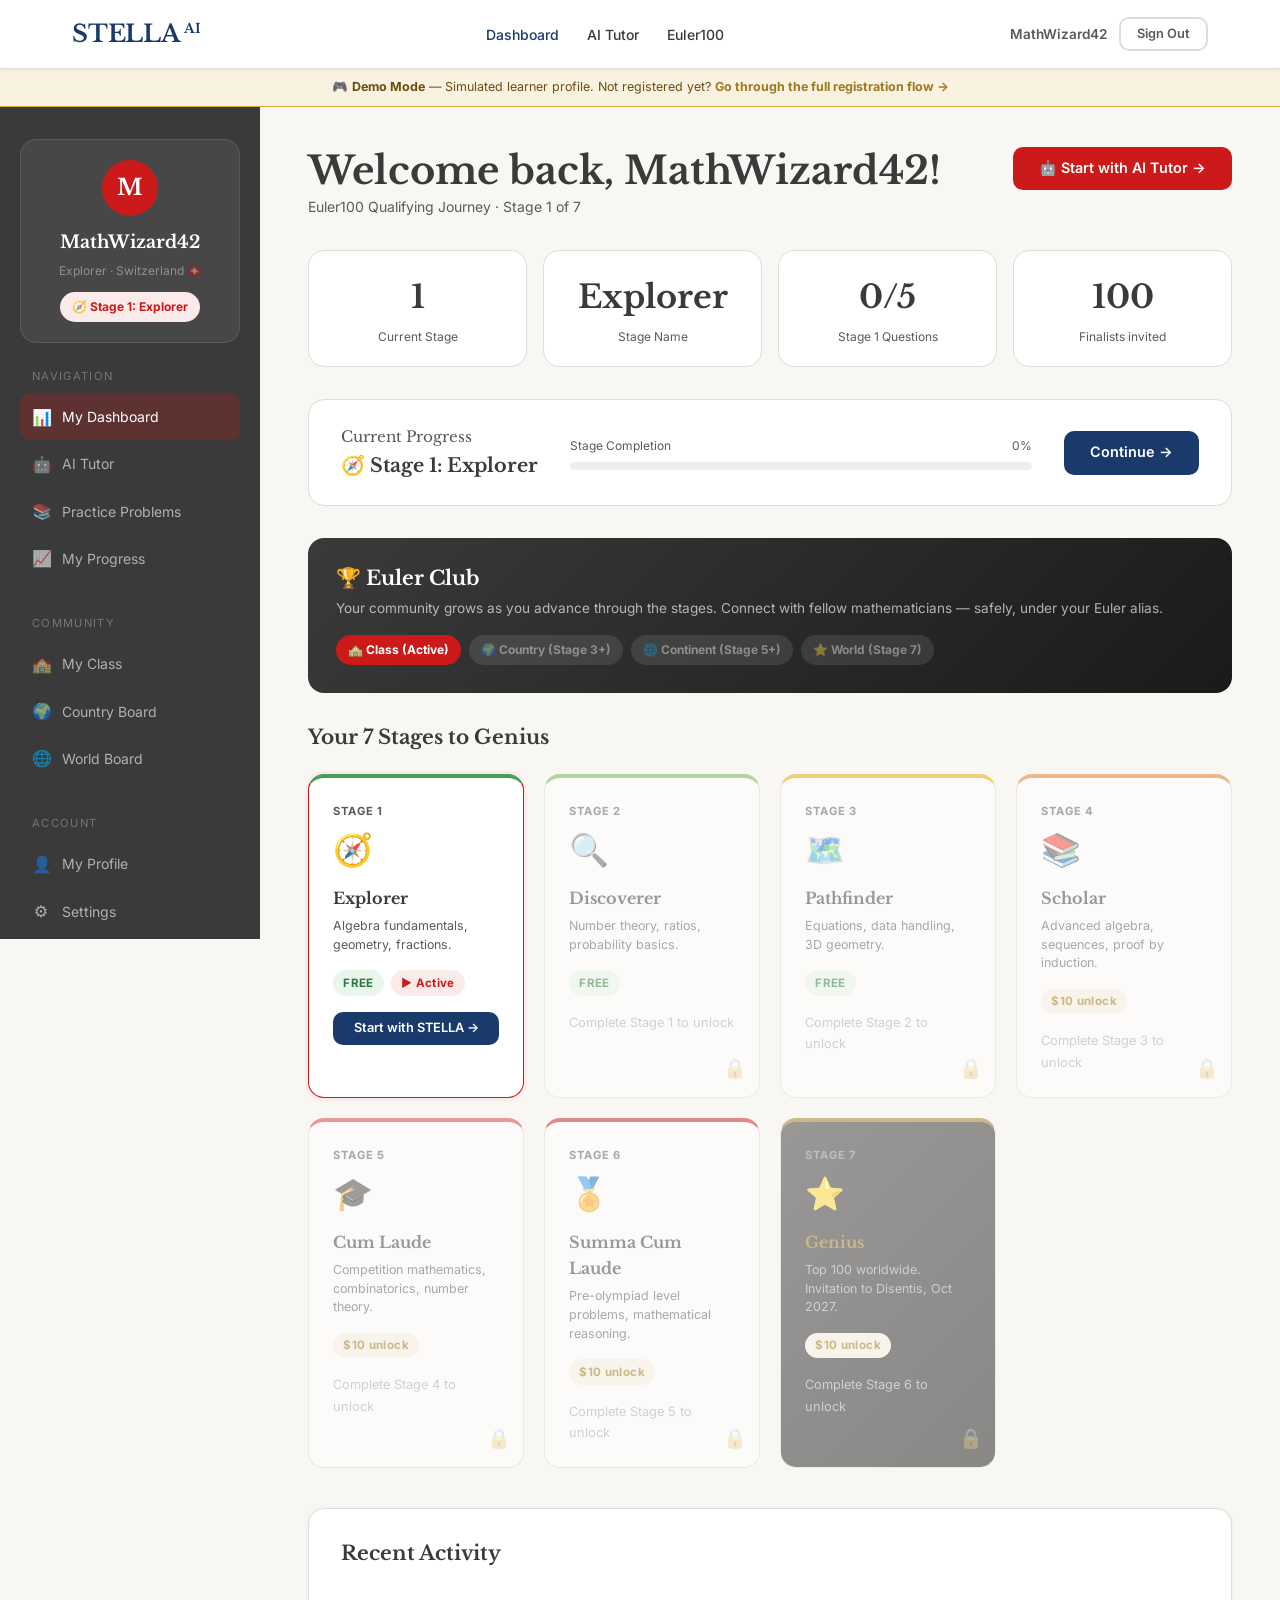
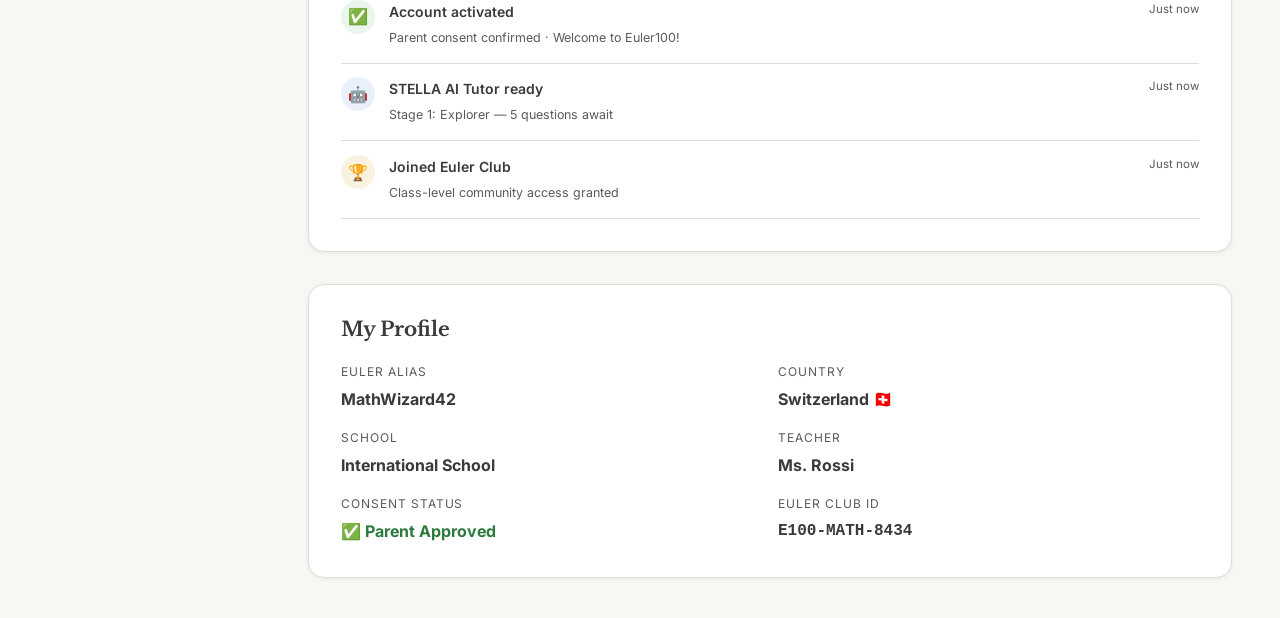
==== dashboard.html @ 8e7c0540 "Add files via upload" ====
<!DOCTYPE html>
<html lang="en">
<head>
  <meta charset="UTF-8">
  <meta name="viewport" content="width=device-width, initial-scale=1.0">
  <title>My Dashboard — STELLA AI · Euler100</title>
  <link rel="stylesheet" href="styles.css">
  <style>
    .dashboard-layout {
      display: grid;
      grid-template-columns: 260px 1fr;
      min-height: calc(100vh - 68px);
    }
    @media (max-width: 900px) { .dashboard-layout { grid-template-columns: 1fr; } }

    /* Sidebar */
    .dash-sidebar {
      background: var(--charcoal);
      padding: 2rem 1.25rem;
      color: rgba(255,255,255,0.75);
      position: sticky;
      top: 68px;
      height: calc(100vh - 68px);
      overflow-y: auto;
    }
    @media (max-width: 900px) { .dash-sidebar { display: none; } }

    .user-card {
      background: rgba(255,255,255,0.07);
      border: 1px solid rgba(255,255,255,0.1);
      border-radius: var(--r-lg);
      padding: 1.25rem;
      margin-bottom: 1.5rem;
      text-align: center;
    }
    .user-avatar {
      width: 56px; height: 56px; border-radius: 50%;
      background: var(--red);
      color: #fff;
      font-family: var(--serif);
      font-size: 1.4rem;
      font-weight: 700;
      display: flex; align-items: center; justify-content: center;
      margin: 0 auto 0.75rem;
    }
    .user-alias { font-family: var(--serif); font-size: 1.1rem; color: #fff; font-weight: 700; }
    .user-meta  { font-size: 0.75rem; color: rgba(255,255,255,0.4); margin-top: 0.25rem; }
    .user-stage { margin-top:0.75rem; display:inline-flex; align-items:center; gap:0.4rem; padding:0.3rem 0.75rem; background:var(--red-light); border-radius:20px; font-size:0.75rem; font-weight:700; color:var(--red); }

    .sidebar-nav { list-style:none; margin-bottom:2rem; }
    .sidebar-nav li a {
      display: flex; align-items: center; gap:0.75rem;
      padding: 0.65rem 0.75rem;
      border-radius: var(--r);
      font-size: 0.875rem;
      color: rgba(255,255,255,0.6);
      text-decoration: none;
      transition: all 0.15s;
    }
    .sidebar-nav li a:hover { background: rgba(255,255,255,0.07); color: #fff; }
    .sidebar-nav li a.active { background: rgba(204,26,26,0.25); color: #fff; }
    .sidebar-nav .nav-icon { width: 18px; text-align: center; font-size: 1rem; }

    .sidebar-section { font-size:0.7rem; text-transform:uppercase; letter-spacing:0.12em; color:rgba(255,255,255,0.3); margin:1.25rem 0 0.5rem 0.75rem; }

    /* Main */
    .dash-main { padding: 2.5rem 3rem; }
    @media (max-width: 768px) { .dash-main { padding: 1.5rem; } }

    .dash-header {
      display: flex;
      justify-content: space-between;
      align-items: flex-start;
      margin-bottom: 2rem;
      flex-wrap: wrap;
      gap: 1rem;
    }

    /* Progress overview bar */
    .progress-overview {
      background: var(--white);
      border: 1px solid var(--border);
      border-radius: var(--r-lg);
      padding: 1.5rem 2rem;
      margin-bottom: 2rem;
      display: flex;
      align-items: center;
      gap: 2rem;
      flex-wrap: wrap;
    }
    .po-stage {
      font-family: var(--serif);
      font-size: 0.95rem;
      color: var(--charcoal-2);
    }
    .po-stage strong { display: block; font-size: 1.2rem; color: var(--charcoal); }
    .po-bar { flex: 1; min-width: 200px; }
    .po-bar .label { font-size: 0.75rem; color: var(--charcoal-2); margin-bottom:0.4rem; display:flex; justify-content:space-between; }
    .bar-track { height: 8px; background: var(--bg-2); border-radius: 4px; overflow: hidden; }
    .bar-fill  { height: 100%; background: var(--red); border-radius: 4px; transition: width 0.5s ease; }

    /* Stage grid */
    .stages-grid {
      display: grid;
      grid-template-columns: repeat(auto-fill, minmax(200px, 1fr));
      gap: 1.25rem;
      margin-bottom: 2.5rem;
    }

    .s-card {
      background: var(--white);
      border: 1px solid var(--border);
      border-radius: var(--r-lg);
      padding: 1.5rem;
      position: relative;
      overflow: hidden;
      transition: all 0.2s;
    }
    .s-card.current { border-color: var(--red); box-shadow: 0 0 0 3px var(--red-light); }
    .s-card.locked  { opacity: 0.5; }
    .s-card.done    { border-color: var(--success); }
    .s-card:not(.locked):hover { box-shadow: var(--shadow); transform: translateY(-2px); }

    .s-card .s-num  { font-size:0.7rem; font-weight:700; text-transform:uppercase; letter-spacing:0.08em; color:var(--charcoal-2); margin-bottom:0.25rem; }
    .s-card .s-icon { font-size:2rem; display:block; margin-bottom:0.5rem; }
    .s-card .s-name { font-family: var(--serif); font-size:1rem; font-weight:700; margin-bottom:0.35rem; }
    .s-card .s-desc { font-size:0.78rem; color:var(--charcoal-2); line-height:1.5; margin-bottom:1rem; }
    .s-card .s-badges { display:flex; gap:0.4rem; flex-wrap:wrap; margin-bottom:1rem; }
    .s-card .lock-overlay {
      position: absolute;
      bottom: 0.75rem;
      right: 0.75rem;
      font-size: 1.2rem;
      opacity: 0.4;
    }

    /* Activity feed */
    .activity-item {
      display: flex;
      gap: 0.85rem;
      align-items: flex-start;
      padding: 0.85rem 0;
      border-bottom: 1px solid var(--border);
    }
    .activity-item:last-child { border-bottom: none; }
    .a-icon {
      width: 34px; height: 34px; border-radius: 50%;
      display: flex; align-items: center; justify-content: center;
      font-size: 1rem; flex-shrink: 0;
      background: var(--bg-2);
    }
    .a-text { flex: 1; }
    .a-text strong { display: block; font-size: 0.875rem; font-weight: 600; }
    .a-text span   { font-size: 0.78rem; color: var(--charcoal-2); }
    .a-time { font-size: 0.72rem; color: var(--charcoal-2); white-space: nowrap; }

    /* Club section */
    .club-card {
      background: linear-gradient(135deg, var(--charcoal), #1a1a1a);
      border-radius: var(--r-lg);
      padding: 1.75rem;
      color: var(--white);
      margin-bottom: 2rem;
    }
    .club-card h3 { color: #fff; margin-bottom:0.35rem; }
    .club-card p  { color:rgba(255,255,255,0.65); font-size:0.85rem; margin-bottom:1rem; }
    .club-tiers { display:flex; gap:0.5rem; flex-wrap:wrap; }
    .club-tier {
      padding: 0.3rem 0.75rem;
      border-radius: 20px;
      font-size: 0.75rem;
      font-weight: 700;
    }
    .ct-active  { background: var(--red); color: #fff; }
    .ct-locked  { background: rgba(255,255,255,0.1); color: rgba(255,255,255,0.4); }

    /* Quick stats */
    .stats-row { display:grid; grid-template-columns:repeat(4,1fr); gap:1rem; margin-bottom:2rem; }
    @media (max-width: 700px) { .stats-row { grid-template-columns:1fr 1fr; } }
    .stat-card {
      background: var(--white);
      border: 1px solid var(--border);
      border-radius: var(--r-lg);
      padding: 1.25rem;
      text-align: center;
    }
    .stat-card .sv { font-family:var(--serif); font-size:2rem; font-weight:700; color:var(--charcoal); }
    .stat-card .sl { font-size:0.75rem; color:var(--charcoal-2); margin-top:0.2rem; }

    /* Demo mode indicator */
    .demo-bar {
      background: var(--gold-light);
      border-bottom: 1px solid #D4A83A;
      padding: 0.5rem 2rem;
      font-size: 0.78rem;
      text-align: center;
      color: #6B4F10;
    }
    .demo-bar a { color: var(--gold); font-weight: 700; }
  </style>
</head>
<body>

<!-- Nav -->
<nav class="nav">
  <div class="nav-inner">
    <a href="stella.html" class="nav-logo stella-logo">STELLA <span style="font-size:0.55em;vertical-align:super;">AI</span></a>
    <ul class="nav-links">
      <li><a href="dashboard.html" class="active" style="color:var(--stella);">Dashboard</a></li>
      <li><a href="tutor.html">AI Tutor</a></li>
      <li><a href="index.html">Euler100</a></li>
    </ul>
    <div class="nav-actions">
      <span id="nav-alias" style="font-size:0.85rem;font-weight:600;color:var(--charcoal-2);"></span>
      <a href="index.html" class="btn btn-ghost btn-sm">Sign Out</a>
    </div>
  </div>
</nav>

<!-- Demo bar -->
<div class="demo-bar">
  🎮 <strong>Demo Mode</strong> — Simulated learner profile. Not registered yet? <a href="register.html">Go through the full registration flow →</a>
</div>

<div class="dashboard-layout">

  <!-- Sidebar -->
  <div class="dash-sidebar">
    <div class="user-card">
      <div class="user-avatar" id="sidebar-avatar">M</div>
      <div class="user-alias" id="sidebar-alias">MathWizard42</div>
      <div class="user-meta" id="sidebar-meta">Explorer · Switzerland</div>
      <div class="user-stage">🧭 Stage 1: Explorer</div>
    </div>

    <div class="sidebar-section">Navigation</div>
    <ul class="sidebar-nav">
      <li><a href="dashboard.html" class="active"><span class="nav-icon">📊</span>My Dashboard</a></li>
      <li><a href="tutor.html"><span class="nav-icon">🤖</span>AI Tutor</a></li>
      <li><a href="#"><span class="nav-icon">📚</span>Practice Problems</a></li>
      <li><a href="#"><span class="nav-icon">📈</span>My Progress</a></li>
    </ul>
    <div class="sidebar-section">Community</div>
    <ul class="sidebar-nav">
      <li><a href="#"><span class="nav-icon">🏫</span>My Class</a></li>
      <li><a href="#"><span class="nav-icon">🌍</span>Country Board</a></li>
      <li><a href="#"><span class="nav-icon">🌐</span>World Board</a></li>
    </ul>
    <div class="sidebar-section">Account</div>
    <ul class="sidebar-nav">
      <li><a href="#"><span class="nav-icon">👤</span>My Profile</a></li>
      <li><a href="#"><span class="nav-icon">⚙️</span>Settings</a></li>
      <li><a href="index.html"><span class="nav-icon">🏔</span>Euler100 Site</a></li>
    </ul>
  </div>

  <!-- Main content -->
  <div class="dash-main">

    <!-- Header -->
    <div class="dash-header">
      <div>
        <h2 id="welcome-msg">Welcome back, MathWizard42!</h2>
        <p class="text-muted text-sm">Euler100 Qualifying Journey · Stage 1 of 7</p>
      </div>
      <a href="tutor.html" class="btn btn-primary">🤖 Start with AI Tutor →</a>
    </div>

    <!-- Quick stats -->
    <div class="stats-row">
      <div class="stat-card">
        <div class="sv">1</div>
        <div class="sl">Current Stage</div>
      </div>
      <div class="stat-card">
        <div class="sv" id="stat-stage">Explorer</div>
        <div class="sl">Stage Name</div>
      </div>
      <div class="stat-card">
        <div class="sv">0/5</div>
        <div class="sl" id="stat-q">Stage 1 Questions</div>
      </div>
      <div class="stat-card">
        <div class="sv">100</div>
        <div class="sl">Finalists invited</div>
      </div>
    </div>

    <!-- Progress overview -->
    <div class="progress-overview">
      <div class="po-stage">
        <span>Current Progress</span>
        <strong id="po-stagename">🧭 Stage 1: Explorer</strong>
      </div>
      <div class="po-bar">
        <div class="label">
          <span>Stage Completion</span>
          <span id="po-pct">0%</span>
        </div>
        <div class="bar-track">
          <div class="bar-fill" id="po-fill" style="width:0%"></div>
        </div>
      </div>
      <a href="tutor.html" class="btn btn-stella">Continue →</a>
    </div>

    <!-- Euler Club -->
    <div class="club-card">
      <h3>🏆 Euler Club</h3>
      <p>Your community grows as you advance through the stages. Connect with fellow mathematicians — safely, under your Euler alias.</p>
      <div class="club-tiers">
        <span class="club-tier ct-active">🏫 Class (Active)</span>
        <span class="club-tier ct-locked">🌍 Country (Stage 3+)</span>
        <span class="club-tier ct-locked">🌐 Continent (Stage 5+)</span>
        <span class="club-tier ct-locked">⭐ World (Stage 7)</span>
      </div>
    </div>

    <!-- Stage Cards -->
    <h3 class="mb-3" style="font-family:var(--serif);">Your 7 Stages to Genius</h3>
    <div class="stages-grid" id="stages-grid">
      <!-- Populated by JS -->
    </div>

    <!-- Activity Feed -->
    <div class="card" style="margin-bottom:2rem;">
      <h3 style="margin-bottom:1.25rem;font-family:var(--serif);">Recent Activity</h3>
      <div class="activity-item">
        <div class="a-icon" style="background:var(--success-bg);">✅</div>
        <div class="a-text">
          <strong>Account activated</strong>
          <span>Parent consent confirmed · Welcome to Euler100!</span>
        </div>
        <div class="a-time">Just now</div>
      </div>
      <div class="activity-item">
        <div class="a-icon" style="background:var(--stella-light);">🤖</div>
        <div class="a-text">
          <strong>STELLA AI Tutor ready</strong>
          <span>Stage 1: Explorer — 5 questions await</span>
        </div>
        <div class="a-time">Just now</div>
      </div>
      <div class="activity-item">
        <div class="a-icon" style="background:var(--gold-light);">🏆</div>
        <div class="a-text">
          <strong>Joined Euler Club</strong>
          <span>Class-level community access granted</span>
        </div>
        <div class="a-time">Just now</div>
      </div>
      <div id="activity-stage2" style="display:none;">
        <div class="activity-item">
          <div class="a-icon" style="background:var(--success-bg);">🧭</div>
          <div class="a-text">
            <strong>Stage 1: Explorer — COMPLETED!</strong>
            <span>4/5 questions correct · You've advanced to Discoverer!</span>
          </div>
          <div class="a-time">Recently</div>
        </div>
      </div>
    </div>

    <!-- Your Profile -->
    <div class="card">
      <h3 style="margin-bottom:1.25rem;font-family:var(--serif);">My Profile</h3>
      <div style="display:grid;grid-template-columns:1fr 1fr;gap:1rem;">
        <div>
          <div style="font-size:0.75rem;color:var(--charcoal-2);text-transform:uppercase;letter-spacing:0.08em;margin-bottom:0.25rem;">Euler Alias</div>
          <div style="font-weight:700;color:var(--charcoal);" id="profile-alias">—</div>
        </div>
        <div>
          <div style="font-size:0.75rem;color:var(--charcoal-2);text-transform:uppercase;letter-spacing:0.08em;margin-bottom:0.25rem;">Country</div>
          <div style="font-weight:700;color:var(--charcoal);" id="profile-country">—</div>
        </div>
        <div>
          <div style="font-size:0.75rem;color:var(--charcoal-2);text-transform:uppercase;letter-spacing:0.08em;margin-bottom:0.25rem;">School</div>
          <div style="font-weight:700;color:var(--charcoal);" id="profile-school">—</div>
        </div>
        <div>
          <div style="font-size:0.75rem;color:var(--charcoal-2);text-transform:uppercase;letter-spacing:0.08em;margin-bottom:0.25rem;">Teacher</div>
          <div style="font-weight:700;color:var(--charcoal);" id="profile-teacher">—</div>
        </div>
        <div>
          <div style="font-size:0.75rem;color:var(--charcoal-2);text-transform:uppercase;letter-spacing:0.08em;margin-bottom:0.25rem;">Consent Status</div>
          <div style="color:var(--success);font-weight:700;">✅ Parent Approved</div>
        </div>
        <div>
          <div style="font-size:0.75rem;color:var(--charcoal-2);text-transform:uppercase;letter-spacing:0.08em;margin-bottom:0.25rem;">Euler Club ID</div>
          <div style="font-weight:700;font-family:monospace;color:var(--charcoal);" id="profile-clubid">—</div>
        </div>
      </div>
    </div>

  </div>
</div>

<script>
  const stageData = [
    { num:1, icon:'🧭', name:'Explorer',           desc:'Algebra fundamentals, geometry, fractions.',          free:true,  color:'#4A9D5A' },
    { num:2, icon:'🔍', name:'Discoverer',          desc:'Number theory, ratios, probability basics.',          free:true,  color:'#6DB340' },
    { num:3, icon:'🗺️', name:'Pathfinder',          desc:'Equations, data handling, 3D geometry.',             free:true,  color:'#E5A800' },
    { num:4, icon:'📚', name:'Scholar',              desc:'Advanced algebra, sequences, proof by induction.',    free:false, color:'#E07A20' },
    { num:5, icon:'🎓', name:'Cum Laude',            desc:'Competition mathematics, combinatorics, number theory.', free:false, color:'#D04040' },
    { num:6, icon:'🏅', name:'Summa Cum Laude',      desc:'Pre-olympiad level problems, mathematical reasoning.',free:false, color:'#CC1A1A' },
    { num:7, icon:'⭐', name:'Genius',               desc:'Top 100 worldwide. Invitation to Disentis, Oct 2027.',free:false, color:'#A07820', isGenius:true },
  ];

  function loadDashboard() {
    const alias   = localStorage.getItem('e100_alias')   || 'MathWizard42';
    const name    = localStorage.getItem('e100_name')    || 'Learner';
    const school  = localStorage.getItem('e100_school')  || 'International School';
    const country = localStorage.getItem('e100_country') || 'Switzerland 🇨🇭';
    const teacher = localStorage.getItem('e100_teacher') || 'Ms. Rossi';
    const stage   = parseInt(localStorage.getItem('e100_stage') || '1');
    const s1done  = localStorage.getItem('e100_stage1_done') === 'yes';
    const s1score = localStorage.getItem('e100_stage1_score') || '0';

    // Nav & header
    document.getElementById('nav-alias').textContent = alias;
    document.getElementById('welcome-msg').textContent = 'Welcome back, ' + alias + '!';
    document.getElementById('sidebar-alias').textContent = alias;
    document.getElementById('sidebar-avatar').textContent = alias[0].toUpperCase();
    document.getElementById('sidebar-meta').textContent = stageData[stage-1].name + ' · ' + country;

    // Profile
    document.getElementById('profile-alias').textContent   = alias;
    document.getElementById('profile-country').textContent = country;
    document.getElementById('profile-school').textContent  = school;
    document.getElementById('profile-teacher').textContent = teacher;
    document.getElementById('profile-clubid').textContent  = 'E100-' + alias.toUpperCase().substring(0,4) + '-' + Math.floor(Math.random()*9000+1000);

    // Stats
    const curStage = stageData[stage-1];
    document.getElementById('stat-stage').textContent = curStage.name;
    document.getElementById('po-stagename').textContent = curStage.icon + ' Stage ' + stage + ': ' + curStage.name;

    if (s1done) {
      const score = parseInt(s1score);
      const pct = Math.round((score / 5) * 100);
      document.getElementById('stat-q').textContent = 'Stage 1 Complete ✓';
      document.getElementById('po-pct').textContent = pct + '%';
      setTimeout(() => { document.getElementById('po-fill').style.width = pct + '%'; }, 100);
      document.getElementById('activity-stage2').style.display = 'block';
    } else {
      document.getElementById('po-pct').textContent = '0%';
      document.getElementById('po-fill').style.width = '0%';
    }

    // Build stage cards
    const grid = document.getElementById('stages-grid');
    grid.innerHTML = '';
    stageData.forEach((s, i) => {
      const sNum = i + 1;
      const isDone    = s1done && sNum === 1;
      const isCurrent = sNum === stage && !isDone;
      const isLocked  = sNum > stage;

      let statusClass = '';
      if (isDone)    statusClass = 'done';
      else if (isCurrent) statusClass = 'current';
      else if (isLocked)  statusClass = 'locked';

      let badgeHtml = '';
      if (s.free) {
        badgeHtml += '<span class="badge badge-free">FREE</span>';
      } else {
        badgeHtml += '<span class="badge badge-paid">$10 unlock</span>';
      }
      if (isDone)    badgeHtml += ' <span class="badge badge-done">✓ Complete</span>';
      if (isCurrent) badgeHtml += ' <span class="badge badge-active">▶ Active</span>';

      let actionHtml = '';
      if (isDone) {
        actionHtml = '<div style="color:var(--success);font-size:0.82rem;font-weight:700;">✓ Stage Complete!</div>';
      } else if (isCurrent) {
        actionHtml = '<a href="tutor.html" class="btn btn-stella btn-sm btn-full">Start with STELLA →</a>';
      } else if (isLocked) {
        actionHtml = '<div style="color:var(--locked);font-size:0.8rem;">Complete Stage ' + (sNum-1) + ' to unlock</div>';
      }

      const cardStyle = s.isGenius
        ? 'background:linear-gradient(135deg,#3A3A3A,#1a1a1a);'
        : '';

      const nameStyle = s.isGenius ? 'color:var(--gold);' : '';

      grid.innerHTML += `
        <div class="s-card ${statusClass}" style="${cardStyle}border-top:4px solid ${s.color};">
          <div class="s-num" style="${s.isGenius?'color:rgba(255,255,255,0.4);':''}">Stage ${sNum}</div>
          <div class="s-icon">${s.icon}</div>
          <div class="s-name" style="${nameStyle}">${s.name}</div>
          <div class="s-desc" style="${s.isGenius?'color:rgba(255,255,255,0.6);':''}">${s.desc}</div>
          <div class="s-badges">${badgeHtml}</div>
          ${actionHtml}
          ${isLocked ? '<div class="lock-overlay">🔒</div>' : ''}
        </div>
      `;
    });
  }

  loadDashboard();

  // Animate progress bar on load
  window.addEventListener('load', () => {
    const s1done = localStorage.getItem('e100_stage1_done') === 'yes';
    const score  = parseInt(localStorage.getItem('e100_stage1_score') || '0');
    if (s1done) {
      setTimeout(() => {
        document.getElementById('po-fill').style.width = Math.round((score/5)*100) + '%';
      }, 300);
    }
  });
</script>
</body>
</html>
---- styles.css ----
/* ============================================================
   Euler100 / STELLA AI — Shared Design System
   Branding: Euler Red #CC1A1A | Charcoal #3A3A3A | Gold #A07820
   Fonts: Libre Baskerville (headings) · Inter (UI)
   ============================================================ */

@import url('https://fonts.googleapis.com/css2?family=Libre+Baskerville:ital,wght@0,400;0,700;1,400&family=Inter:wght@300;400;500;600;700&display=swap');

/* --- Variables --- */
:root {
  --red:        #CC1A1A;
  --red-dark:   #A01515;
  --red-light:  #FBEAEA;
  --charcoal:   #3A3A3A;
  --charcoal-2: #5A5A5A;
  --gold:       #A07820;
  --gold-light: #F9F2E1;
  --bg:         #F9F7F4;
  --bg-2:       #F0EEEB;
  --white:      #FFFFFF;
  --border:     #E0DDD8;
  --success:    #2D7A3D;
  --success-bg: #EAF5EC;
  --locked:     #AAAAAA;
  --locked-bg:  #F5F5F5;
  --stella:     #1A3A6B;
  --stella-2:   #0E2547;
  --stella-light:#EAF0FB;

  --serif: 'Libre Baskerville', Georgia, 'Times New Roman', serif;
  --sans:  'Inter', system-ui, -apple-system, sans-serif;

  --r-sm: 6px;
  --r:    10px;
  --r-lg: 16px;
  --r-xl: 24px;

  --shadow-sm: 0 1px 4px rgba(0,0,0,0.07);
  --shadow:    0 4px 14px rgba(0,0,0,0.09);
  --shadow-lg: 0 8px 28px rgba(0,0,0,0.13);
}

/* --- Reset --- */
*, *::before, *::after { box-sizing: border-box; margin: 0; padding: 0; }
html { scroll-behavior: smooth; }
img { max-width: 100%; display: block; }

body {
  font-family: var(--sans);
  background: var(--bg);
  color: var(--charcoal);
  line-height: 1.65;
  font-size: 16px;
  min-height: 100vh;
  display: flex;
  flex-direction: column;
}

h1, h2, h3, h4 {
  font-family: var(--serif);
  line-height: 1.25;
  color: var(--charcoal);
}
h1 { font-size: clamp(2rem, 4.5vw, 3.75rem); }
h2 { font-size: clamp(1.5rem, 3vw, 2.4rem); }
h3 { font-size: 1.25rem; }
h4 { font-size: 1rem; font-family: var(--sans); font-weight: 700; }

p { color: var(--charcoal-2); }
a { color: var(--red); text-decoration: none; }
a:hover { text-decoration: underline; }

/* --- Navigation --- */
.nav {
  background: var(--white);
  border-bottom: 1px solid var(--border);
  position: sticky;
  top: 0;
  z-index: 200;
  box-shadow: var(--shadow-sm);
}
.nav-inner {
  max-width: 1200px;
  margin: 0 auto;
  padding: 0 2rem;
  height: 68px;
  display: flex;
  align-items: center;
  justify-content: space-between;
  gap: 2rem;
}
.nav-logo {
  font-family: var(--serif);
  font-weight: 700;
  font-size: 1.5rem;
  color: var(--red);
  text-decoration: none;
  white-space: nowrap;
  letter-spacing: -0.01em;
}
.nav-logo span { font-size: 0.6em; vertical-align: super; }
.nav-logo.stella-logo { color: var(--stella); }
.nav-links {
  display: flex;
  align-items: center;
  gap: 1.75rem;
  list-style: none;
}
.nav-links a {
  color: var(--charcoal);
  font-size: 0.875rem;
  font-weight: 500;
  text-decoration: none;
  transition: color 0.15s;
}
.nav-links a:hover { color: var(--red); }
.nav-links a.stella-link:hover { color: var(--stella); }
.nav-actions { display: flex; gap: 0.75rem; align-items: center; }

/* --- Buttons --- */
.btn {
  display: inline-flex;
  align-items: center;
  justify-content: center;
  gap: 0.5rem;
  padding: 0.65rem 1.5rem;
  border-radius: var(--r);
  font-family: var(--sans);
  font-size: 0.9rem;
  font-weight: 600;
  cursor: pointer;
  border: 2px solid transparent;
  text-decoration: none !important;
  transition: all 0.18s ease;
  white-space: nowrap;
  line-height: 1.3;
}
.btn-primary   { background: var(--red);    color: #fff; border-color: var(--red); }
.btn-primary:hover { background: var(--red-dark); border-color: var(--red-dark); }
.btn-outline   { background: transparent; color: var(--red); border-color: var(--red); }
.btn-outline:hover { background: var(--red); color: #fff; }
.btn-gold      { background: var(--gold); color: #fff; border-color: var(--gold); }
.btn-gold:hover { background: #8A6315; border-color: #8A6315; }
.btn-stella    { background: var(--stella); color: #fff; border-color: var(--stella); }
.btn-stella:hover { background: var(--stella-2); border-color: var(--stella-2); }
.btn-ghost     { background: transparent; color: var(--charcoal-2); border-color: var(--border); }
.btn-ghost:hover { background: var(--bg-2); }
.btn-success   { background: var(--success); color: #fff; border-color: var(--success); }
.btn-lg        { padding: 0.9rem 2.2rem; font-size: 1.05rem; }
.btn-sm        { padding: 0.4rem 1rem; font-size: 0.8rem; }
.btn:disabled  { opacity: 0.45; cursor: not-allowed; }
.btn-full      { width: 100%; }

/* --- Layout --- */
.section     { padding: 5rem 2rem; }
.section-sm  { padding: 3.5rem 2rem; }
.section-lg  { padding: 7rem 2rem; }
.container   { max-width: 1200px; margin: 0 auto; }
.container-sm { max-width: 820px; margin: 0 auto; }
.container-xs { max-width: 560px; margin: 0 auto; }
.text-center { text-align: center; }

.grid-2 { display: grid; grid-template-columns: repeat(auto-fit, minmax(300px, 1fr)); gap: 1.5rem; }
.grid-3 { display: grid; grid-template-columns: repeat(auto-fit, minmax(260px, 1fr)); gap: 1.5rem; }
.grid-4 { display: grid; grid-template-columns: repeat(auto-fit, minmax(220px, 1fr)); gap: 1.5rem; }

/* --- Section labels --- */
.eyebrow {
  font-size: 0.75rem;
  font-weight: 700;
  letter-spacing: 0.14em;
  text-transform: uppercase;
  color: var(--red);
  margin-bottom: 0.75rem;
  display: block;
}
.eyebrow.gold { color: var(--gold); }
.eyebrow.stella { color: var(--stella); }

/* --- Cards --- */
.card {
  background: var(--white);
  border: 1px solid var(--border);
  border-radius: var(--r-lg);
  padding: 2rem;
  box-shadow: var(--shadow-sm);
  transition: box-shadow 0.2s, transform 0.2s;
}
.card:hover { box-shadow: var(--shadow); }
.card-hover:hover { transform: translateY(-2px); box-shadow: var(--shadow-lg); }

/* --- Stage Cards --- */
.stage-card {
  background: var(--white);
  border: 1px solid var(--border);
  border-radius: var(--r-lg);
  padding: 1.5rem;
  box-shadow: var(--shadow-sm);
  position: relative;
  overflow: hidden;
  transition: box-shadow 0.2s, transform 0.2s;
}
.stage-card.active { border-color: var(--red); box-shadow: 0 0 0 2px var(--red-light), var(--shadow); }
.stage-card.locked { opacity: 0.55; }
.stage-card.completed { border-color: var(--success); }
.stage-card .stage-num {
  font-size: 0.7rem;
  font-weight: 700;
  letter-spacing: 0.1em;
  text-transform: uppercase;
  color: var(--charcoal-2);
  margin-bottom: 0.35rem;
}
.stage-card .stage-name {
  font-family: var(--serif);
  font-size: 1.1rem;
  font-weight: 700;
  margin-bottom: 0.4rem;
}
.stage-card .stage-desc {
  font-size: 0.8rem;
  color: var(--charcoal-2);
  line-height: 1.5;
  margin-bottom: 1rem;
}
.stage-icon {
  font-size: 1.75rem;
  margin-bottom: 0.75rem;
  display: block;
}

/* Stage top borders */
.s1 { border-top: 4px solid #4A9D5A; }
.s2 { border-top: 4px solid #6DB340; }
.s3 { border-top: 4px solid #E5A800; }
.s4 { border-top: 4px solid #E07A20; }
.s5 { border-top: 4px solid #D04040; }
.s6 { border-top: 4px solid var(--red); }
.s7 { border-top: 4px solid var(--gold); }

/* --- Badges --- */
.badge {
  display: inline-flex;
  align-items: center;
  gap: 0.25rem;
  padding: 0.2rem 0.65rem;
  border-radius: 20px;
  font-size: 0.72rem;
  font-weight: 700;
  letter-spacing: 0.03em;
}
.badge-free     { background: var(--success-bg); color: var(--success); }
.badge-paid     { background: var(--gold-light); color: var(--gold); }
.badge-locked   { background: var(--locked-bg); color: var(--locked); }
.badge-active   { background: var(--red-light); color: var(--red); }
.badge-done     { background: var(--success-bg); color: var(--success); }
.badge-stella   { background: var(--stella-light); color: var(--stella); }

/* --- Hero --- */
.hero {
  background: linear-gradient(135deg, #1a0808 0%, var(--charcoal) 60%, #2a1a00 100%);
  color: var(--white);
  padding: 7rem 2rem 6rem;
  position: relative;
  overflow: hidden;
}
.hero::before {
  content: '';
  position: absolute;
  inset: 0;
  background: url("data:image/svg+xml,%3Csvg width='60' height='60' viewBox='0 0 60 60' xmlns='http://www.w3.org/2000/svg'%3E%3Cg fill='none' fill-rule='evenodd'%3E%3Cg fill='%23ffffff' fill-opacity='0.03'%3E%3Cpath d='M36 34v-4h-2v4h-4v2h4v4h2v-4h4v-2h-4zm0-30V0h-2v4h-4v2h4v4h2V6h4V4h-4zM6 34v-4H4v4H0v2h4v4h2v-4h4v-2H6zM6 4V0H4v4H0v2h4v4h2V6h4V4H6z'/%3E%3C/g%3E%3C/g%3E%3C/svg%3E") repeat;
}
.hero-inner {
  max-width: 1200px;
  margin: 0 auto;
  position: relative;
  z-index: 1;
}
.hero h1 { color: var(--white); margin-bottom: 1.25rem; }
.hero p  { color: rgba(255,255,255,0.8); font-size: 1.15rem; max-width: 600px; margin-bottom: 2rem; }
.hero-actions { display: flex; gap: 1rem; flex-wrap: wrap; }
.hero-meta {
  display: flex;
  gap: 2.5rem;
  margin-top: 3.5rem;
  padding-top: 2.5rem;
  border-top: 1px solid rgba(255,255,255,0.12);
  flex-wrap: wrap;
}
.hero-stat .label { font-size: 0.78rem; text-transform: uppercase; letter-spacing: 0.1em; color: rgba(255,255,255,0.5); }
.hero-stat .value { font-family: var(--serif); font-size: 1.6rem; color: var(--white); margin-top: 0.1rem; }

/* STELLA hero variant */
.hero-stella {
  background: linear-gradient(135deg, var(--stella-2) 0%, #1A3A8B 60%, #0a1f4a 100%);
}

/* --- Feature list --- */
.feature-item { display: flex; gap: 1rem; margin-bottom: 1.5rem; }
.feature-icon { font-size: 1.4rem; flex-shrink: 0; margin-top: 0.1rem; }
.feature-text strong { display: block; font-weight: 600; color: var(--charcoal); margin-bottom: 0.2rem; }
.feature-text span { font-size: 0.875rem; color: var(--charcoal-2); }

/* --- Steps --- */
.steps { display: flex; gap: 0; flex-direction: column; }
.step { display: flex; gap: 1.25rem; padding-bottom: 2rem; position: relative; }
.step:not(:last-child)::before {
  content: '';
  position: absolute;
  left: 19px;
  top: 40px;
  width: 2px;
  height: calc(100% - 20px);
  background: var(--border);
}
.step-num {
  width: 40px;
  height: 40px;
  border-radius: 50%;
  background: var(--red);
  color: white;
  font-weight: 700;
  font-size: 0.9rem;
  display: flex;
  align-items: center;
  justify-content: center;
  flex-shrink: 0;
}
.step-content strong { display: block; font-weight: 600; margin-bottom: 0.25rem; }
.step-content span { font-size: 0.875rem; color: var(--charcoal-2); }

/* --- Forms --- */
.form-group { margin-bottom: 1.4rem; }
label {
  display: block;
  font-size: 0.85rem;
  font-weight: 600;
  color: var(--charcoal);
  margin-bottom: 0.45rem;
}
label .req { color: var(--red); margin-left: 0.2rem; }
input[type="text"],
input[type="email"],
input[type="date"],
input[type="password"],
select,
textarea {
  width: 100%;
  padding: 0.75rem 1rem;
  border: 1.5px solid var(--border);
  border-radius: var(--r);
  font-family: var(--sans);
  font-size: 0.95rem;
  color: var(--charcoal);
  background: var(--white);
  transition: border-color 0.15s, box-shadow 0.15s;
  appearance: none;
}
input:focus, select:focus, textarea:focus {
  outline: none;
  border-color: var(--red);
  box-shadow: 0 0 0 3px var(--red-light);
}
.field-hint { font-size: 0.78rem; color: var(--charcoal-2); margin-top: 0.35rem; }
.field-error { font-size: 0.78rem; color: var(--red); margin-top: 0.35rem; display: none; }
.field-error.show { display: block; }

/* --- Progress bar (multi-step) --- */
.progress-bar {
  display: flex;
  align-items: center;
  gap: 0;
  margin-bottom: 2.5rem;
}
.progress-step {
  display: flex;
  flex-direction: column;
  align-items: center;
  gap: 0.4rem;
  flex: 1;
  position: relative;
}
.progress-step:not(:last-child)::after {
  content: '';
  position: absolute;
  top: 16px;
  left: 50%;
  width: 100%;
  height: 2px;
  background: var(--border);
  z-index: 0;
}
.progress-step.done::after, .progress-step.active::after { background: var(--red); }
.p-dot {
  width: 32px;
  height: 32px;
  border-radius: 50%;
  background: var(--border);
  color: var(--charcoal-2);
  font-size: 0.8rem;
  font-weight: 700;
  display: flex;
  align-items: center;
  justify-content: center;
  position: relative;
  z-index: 1;
  transition: all 0.2s;
}
.progress-step.done .p-dot  { background: var(--red); color: #fff; }
.progress-step.active .p-dot { background: var(--red); color: #fff; box-shadow: 0 0 0 4px var(--red-light); }
.p-label { font-size: 0.7rem; color: var(--charcoal-2); font-weight: 500; white-space: nowrap; }
.progress-step.active .p-label { color: var(--red); font-weight: 700; }

/* --- Alerts / Callouts --- */
.alert {
  padding: 1rem 1.25rem;
  border-radius: var(--r);
  border-left: 4px solid;
  margin-bottom: 1.5rem;
  font-size: 0.9rem;
}
.alert-info    { background: var(--stella-light); border-color: var(--stella); color: var(--stella-2); }
.alert-success { background: var(--success-bg); border-color: var(--success); color: var(--success); }
.alert-warning { background: var(--gold-light); border-color: var(--gold); color: #6B4F10; }
.alert-danger  { background: var(--red-light); border-color: var(--red); color: var(--red-dark); }

/* --- Chat UI --- */
.chat-container {
  display: flex;
  flex-direction: column;
  height: calc(100vh - 200px);
  min-height: 500px;
  max-height: 750px;
}
.chat-messages {
  flex: 1;
  overflow-y: auto;
  padding: 1.5rem;
  display: flex;
  flex-direction: column;
  gap: 1.25rem;
  scroll-behavior: smooth;
}
.chat-messages::-webkit-scrollbar { width: 6px; }
.chat-messages::-webkit-scrollbar-track { background: transparent; }
.chat-messages::-webkit-scrollbar-thumb { background: var(--border); border-radius: 3px; }

.msg {
  display: flex;
  gap: 0.75rem;
  max-width: 78%;
  animation: msgIn 0.25s ease;
}
@keyframes msgIn {
  from { opacity: 0; transform: translateY(8px); }
  to   { opacity: 1; transform: translateY(0); }
}
.msg.user { align-self: flex-end; flex-direction: row-reverse; }
.msg-avatar {
  width: 36px;
  height: 36px;
  border-radius: 50%;
  display: flex;
  align-items: center;
  justify-content: center;
  font-size: 1.1rem;
  flex-shrink: 0;
  background: var(--stella-light);
}
.msg.user .msg-avatar { background: var(--red-light); }
.msg-bubble {
  padding: 0.75rem 1.1rem;
  border-radius: 16px;
  font-size: 0.9rem;
  line-height: 1.6;
  position: relative;
}
.msg.stella .msg-bubble {
  background: var(--white);
  border: 1px solid var(--border);
  border-bottom-left-radius: 4px;
  color: var(--charcoal);
}
.msg.user .msg-bubble {
  background: var(--red);
  color: var(--white);
  border-bottom-right-radius: 4px;
}
.msg-bubble strong { display: block; margin-bottom: 0.3rem; }
.msg-bubble .q-text {
  font-family: var(--serif);
  font-size: 1rem;
  color: var(--charcoal);
  margin-top: 0.5rem;
  padding: 0.75rem 1rem;
  background: var(--bg);
  border-radius: var(--r);
  border-left: 3px solid var(--stella);
}
.msg.user .msg-bubble .q-text { color: rgba(255,255,255,0.9); background: rgba(255,255,255,0.15); border-color: rgba(255,255,255,0.4); }

.typing-indicator {
  display: flex;
  gap: 4px;
  align-items: center;
  padding: 0.75rem 1rem;
  background: var(--white);
  border: 1px solid var(--border);
  border-radius: 16px;
  border-bottom-left-radius: 4px;
  width: fit-content;
}
.typing-dot {
  width: 7px;
  height: 7px;
  background: var(--charcoal-2);
  border-radius: 50%;
  animation: typingBounce 1.2s infinite;
}
.typing-dot:nth-child(2) { animation-delay: 0.2s; }
.typing-dot:nth-child(3) { animation-delay: 0.4s; }
@keyframes typingBounce {
  0%, 80%, 100% { transform: translateY(0); opacity: 0.4; }
  40%           { transform: translateY(-5px); opacity: 1; }
}

.chat-input-area {
  padding: 1rem 1.5rem;
  border-top: 1px solid var(--border);
  background: var(--white);
  display: flex;
  gap: 0.75rem;
  align-items: flex-end;
}
.chat-input {
  flex: 1;
  padding: 0.7rem 1rem;
  border: 1.5px solid var(--border);
  border-radius: 24px;
  font-family: var(--sans);
  font-size: 0.9rem;
  resize: none;
  max-height: 120px;
  line-height: 1.5;
}
.chat-input:focus { outline: none; border-color: var(--stella); box-shadow: 0 0 0 3px var(--stella-light); }
.chat-send {
  width: 42px;
  height: 42px;
  border-radius: 50%;
  background: var(--stella);
  border: none;
  cursor: pointer;
  display: flex;
  align-items: center;
  justify-content: center;
  flex-shrink: 0;
  transition: background 0.15s;
}
.chat-send:hover { background: var(--stella-2); }
.chat-send svg { width: 18px; height: 18px; fill: white; }

/* --- Question progress dots --- */
.q-progress {
  display: flex;
  gap: 0.5rem;
  align-items: center;
  margin-bottom: 0.5rem;
}
.q-dot {
  width: 28px;
  height: 28px;
  border-radius: 50%;
  background: var(--border);
  color: var(--charcoal-2);
  font-size: 0.75rem;
  font-weight: 700;
  display: flex;
  align-items: center;
  justify-content: center;
  transition: all 0.3s;
}
.q-dot.active  { background: var(--stella); color: #fff; }
.q-dot.correct { background: var(--success); color: #fff; }
.q-dot.wrong   { background: var(--red); color: #fff; }

/* --- Footer --- */
.footer {
  background: var(--charcoal);
  color: rgba(255,255,255,0.65);
  padding: 3.5rem 2rem 2rem;
  margin-top: auto;
}
.footer-inner { max-width: 1200px; margin: 0 auto; }
.footer-grid { display: grid; grid-template-columns: 2fr 1fr 1fr 1fr; gap: 3rem; margin-bottom: 3rem; }
.footer-logo { font-family: var(--serif); font-size: 1.4rem; color: #fff; font-weight: 700; margin-bottom: 0.75rem; }
.footer-tagline { font-size: 0.85rem; color: rgba(255,255,255,0.5); }
.footer-col h4 { font-family: var(--sans); font-size: 0.75rem; font-weight: 700; text-transform: uppercase; letter-spacing: 0.1em; color: rgba(255,255,255,0.4); margin-bottom: 1rem; }
.footer-col ul { list-style: none; display: flex; flex-direction: column; gap: 0.6rem; }
.footer-col a { color: rgba(255,255,255,0.65); font-size: 0.875rem; text-decoration: none; transition: color 0.15s; }
.footer-col a:hover { color: #fff; text-decoration: none; }
.footer-bottom {
  border-top: 1px solid rgba(255,255,255,0.1);
  padding-top: 1.75rem;
  display: flex;
  justify-content: space-between;
  align-items: center;
  font-size: 0.8rem;
  flex-wrap: wrap;
  gap: 0.75rem;
}
.footer-bottom a { color: rgba(255,255,255,0.5); }

/* --- Divider --- */
.divider { height: 1px; background: var(--border); margin: 2rem 0; }

/* --- Misc helpers --- */
.text-red    { color: var(--red); }
.text-gold   { color: var(--gold); }
.text-stella { color: var(--stella); }
.text-muted  { color: var(--charcoal-2); }
.text-sm     { font-size: 0.875rem; }
.text-xs     { font-size: 0.78rem; }
.fw-700      { font-weight: 700; }
.mt-1 { margin-top: 0.5rem; }
.mt-2 { margin-top: 1rem; }
.mt-3 { margin-top: 1.5rem; }
.mt-4 { margin-top: 2rem; }
.mb-1 { margin-bottom: 0.5rem; }
.mb-2 { margin-bottom: 1rem; }
.mb-3 { margin-bottom: 1.5rem; }
.mb-4 { margin-bottom: 2rem; }
.flex { display: flex; }
.flex-center { display: flex; align-items: center; justify-content: center; }
.gap-1 { gap: 0.5rem; }
.gap-2 { gap: 1rem; }
.gap-3 { gap: 1.5rem; }

/* --- Responsive --- */
@media (max-width: 768px) {
  .nav-links { display: none; }
  .hero { padding: 4rem 1.5rem; }
  .section { padding: 3.5rem 1.5rem; }
  .footer-grid { grid-template-columns: 1fr 1fr; gap: 2rem; }
  .hero-meta { gap: 1.5rem; }
  .chat-container { height: calc(100vh - 240px); }
}

/* --- Scroll fade animation --- */
.fade-in {
  opacity: 0;
  transform: translateY(20px);
  transition: opacity 0.5s ease, transform 0.5s ease;
}
.fade-in.visible { opacity: 1; transform: none; }

/* --- Gold accent line --- */
.gold-line { display: block; width: 48px; height: 3px; background: var(--gold); border-radius: 2px; margin: 1rem 0; }
.red-line  { display: block; width: 48px; height: 3px; background: var(--red); border-radius: 2px; margin: 1rem 0; }
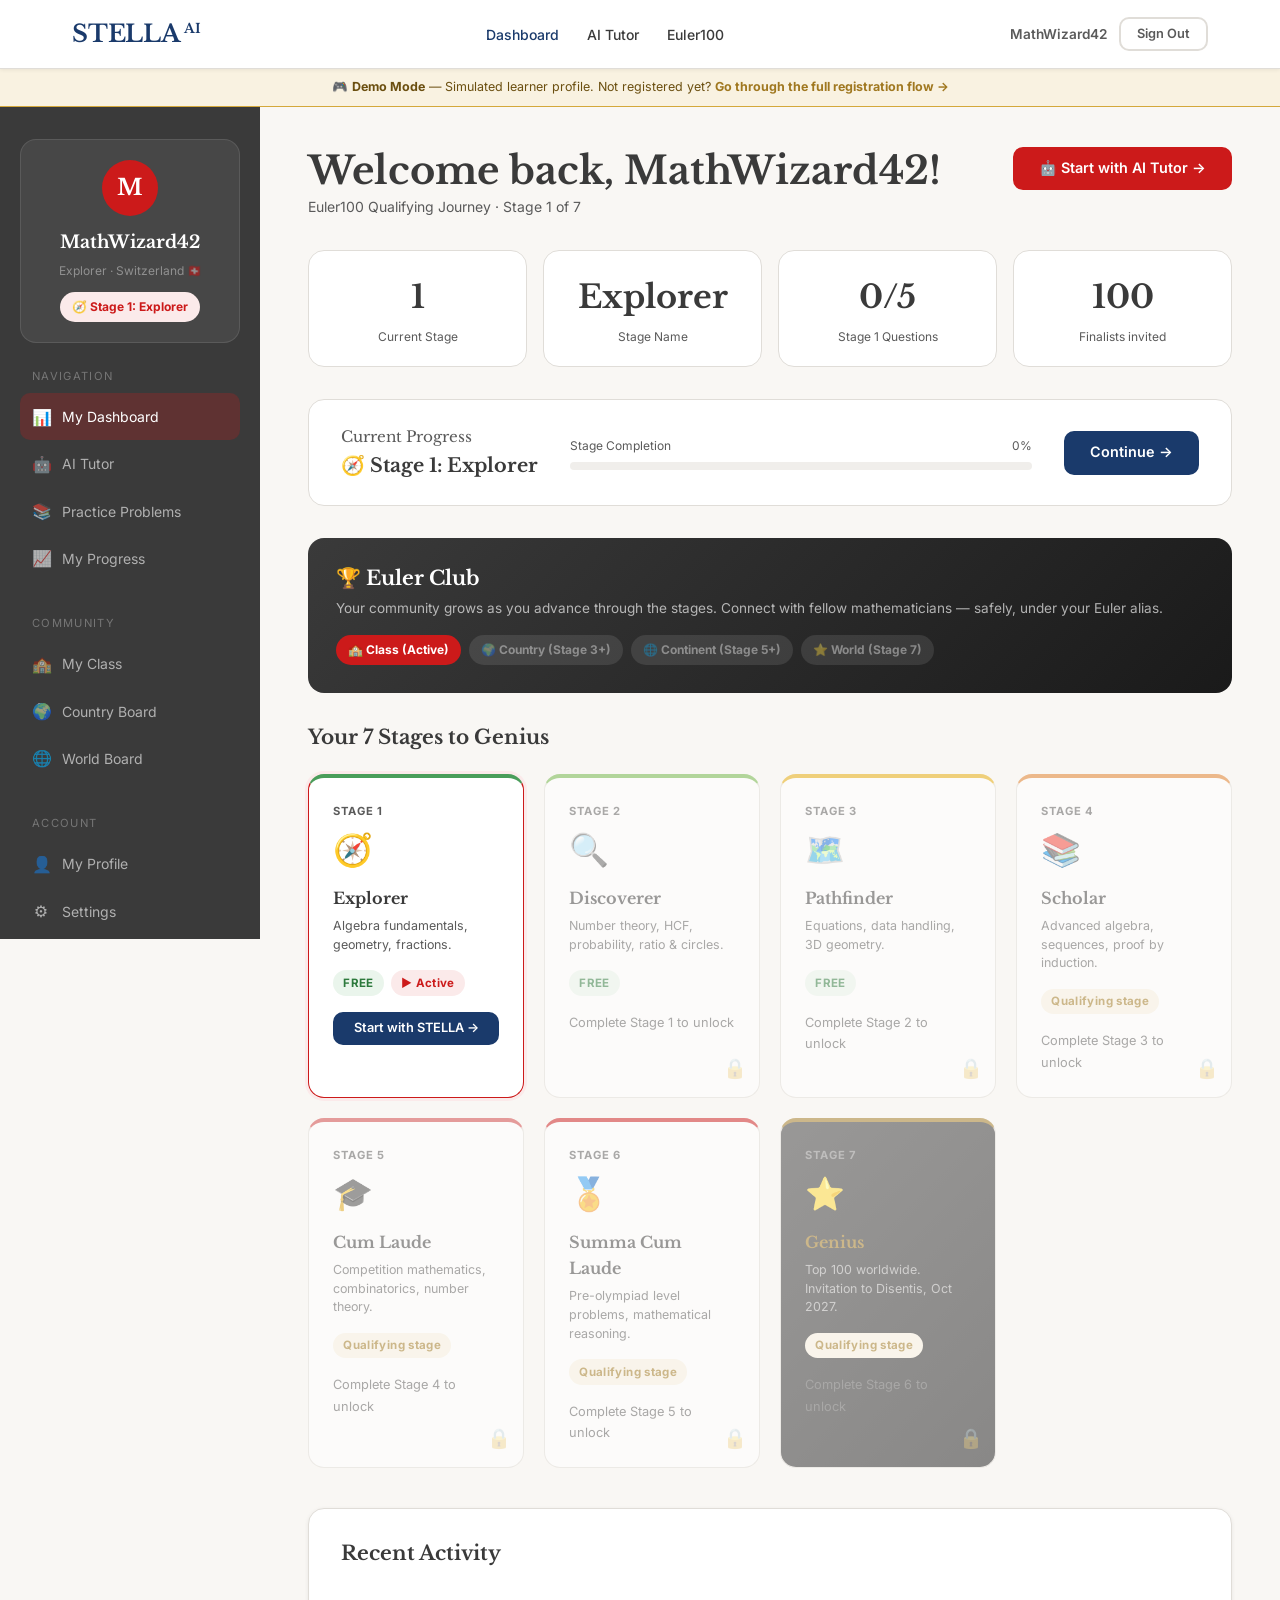
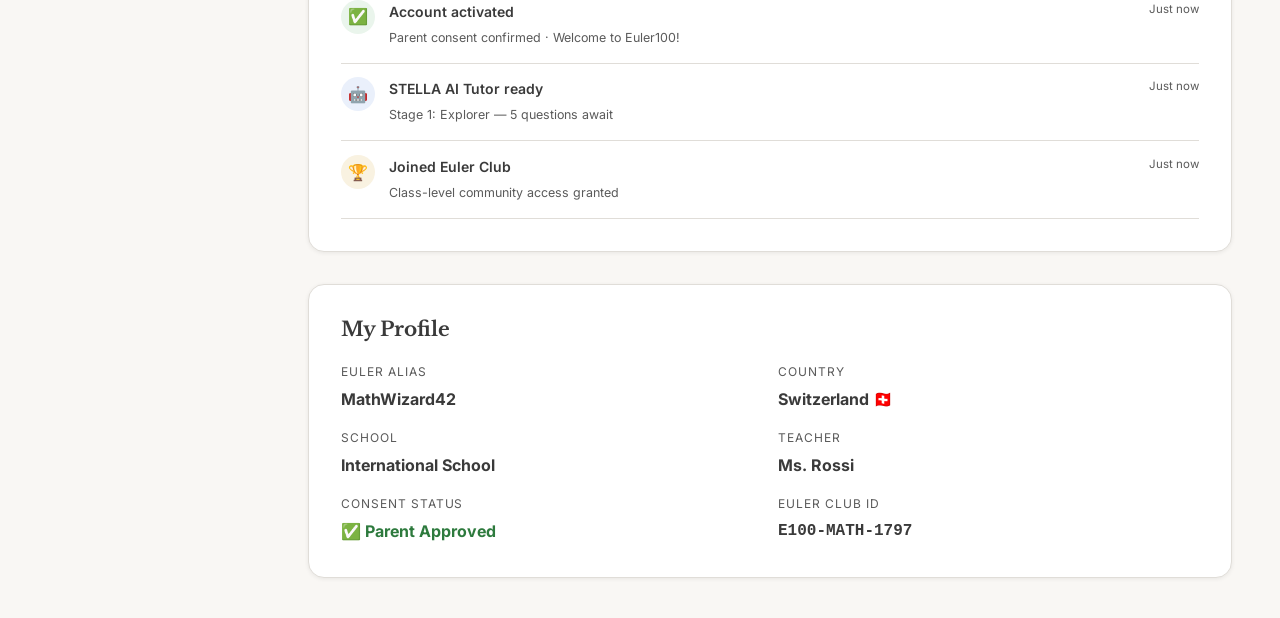
==== commit 8cb8ef8e: "Add files via upload" ====
--- a/dashboard.html
+++ b/dashboard.html
@@ -230,7 +230,7 @@
       <div class="user-avatar" id="sidebar-avatar">M</div>
       <div class="user-alias" id="sidebar-alias">MathWizard42</div>
       <div class="user-meta" id="sidebar-meta">Explorer · Switzerland</div>
-      <div class="user-stage">🧭 Stage 1: Explorer</div>
+      <div class="user-stage" id="sidebar-stage-badge">🧭 Stage 1: Explorer</div>
     </div>
 
     <div class="sidebar-section">Navigation</div>
@@ -261,7 +261,7 @@
     <div class="dash-header">
       <div>
         <h2 id="welcome-msg">Welcome back, MathWizard42!</h2>
-        <p class="text-muted text-sm">Euler100 Qualifying Journey · Stage 1 of 7</p>
+        <p class="text-muted text-sm" id="journey-subtitle">Euler100 Qualifying Journey · Stage 1 of 7</p>
       </div>
       <a href="tutor.html" class="btn btn-primary">🤖 Start with AI Tutor →</a>
     </div>
@@ -269,7 +269,7 @@
     <!-- Quick stats -->
     <div class="stats-row">
       <div class="stat-card">
-        <div class="sv">1</div>
+        <div class="sv" id="stat-stage-num">1</div>
         <div class="sl">Current Stage</div>
       </div>
       <div class="stat-card">
@@ -277,8 +277,8 @@
         <div class="sl">Stage Name</div>
       </div>
       <div class="stat-card">
-        <div class="sv">0/5</div>
-        <div class="sl" id="stat-q">Stage 1 Questions</div>
+        <div class="sv" id="stat-q-val">0/5</div>
+        <div class="sl" id="stat-q-label">Stage 1 Questions</div>
       </div>
       <div class="stat-card">
         <div class="sv">100</div>
@@ -310,9 +310,9 @@
       <p>Your community grows as you advance through the stages. Connect with fellow mathematicians — safely, under your Euler alias.</p>
       <div class="club-tiers">
         <span class="club-tier ct-active">🏫 Class (Active)</span>
-        <span class="club-tier ct-locked">🌍 Country (Stage 3+)</span>
-        <span class="club-tier ct-locked">🌐 Continent (Stage 5+)</span>
-        <span class="club-tier ct-locked">⭐ World (Stage 7)</span>
+        <span class="club-tier ct-locked" id="club-country">🌍 Country (Stage 3+)</span>
+        <span class="club-tier ct-locked" id="club-continent">🌐 Continent (Stage 5+)</span>
+        <span class="club-tier ct-locked" id="club-world">⭐ World (Stage 7)</span>
       </div>
     </div>
 
@@ -349,12 +349,22 @@
         </div>
         <div class="a-time">Just now</div>
       </div>
-      <div id="activity-stage2" style="display:none;">
+      <div id="activity-stage1-done" style="display:none;">
         <div class="activity-item">
           <div class="a-icon" style="background:var(--success-bg);">🧭</div>
           <div class="a-text">
-            <strong>Stage 1: Explorer — COMPLETED!</strong>
-            <span>4/5 questions correct · You've advanced to Discoverer!</span>
+            <strong id="act1-title">Stage 1: Explorer — COMPLETED!</strong>
+            <span id="act1-sub">You've advanced to Discoverer!</span>
+          </div>
+          <div class="a-time">Recently</div>
+        </div>
+      </div>
+      <div id="activity-stage2-done" style="display:none;">
+        <div class="activity-item">
+          <div class="a-icon" style="background:var(--success-bg);">🔍</div>
+          <div class="a-text">
+            <strong id="act2-title">Stage 2: Discoverer — COMPLETED!</strong>
+            <span id="act2-sub">You've advanced to Pathfinder!</span>
           </div>
           <div class="a-time">Recently</div>
         </div>
@@ -397,120 +407,152 @@
 
 <script>
   const stageData = [
-    { num:1, icon:'🧭', name:'Explorer',           desc:'Algebra fundamentals, geometry, fractions.',          free:true,  color:'#4A9D5A' },
-    { num:2, icon:'🔍', name:'Discoverer',          desc:'Number theory, ratios, probability basics.',          free:true,  color:'#6DB340' },
-    { num:3, icon:'🗺️', name:'Pathfinder',          desc:'Equations, data handling, 3D geometry.',             free:true,  color:'#E5A800' },
-    { num:4, icon:'📚', name:'Scholar',              desc:'Advanced algebra, sequences, proof by induction.',    free:false, color:'#E07A20' },
-    { num:5, icon:'🎓', name:'Cum Laude',            desc:'Competition mathematics, combinatorics, number theory.', free:false, color:'#D04040' },
-    { num:6, icon:'🏅', name:'Summa Cum Laude',      desc:'Pre-olympiad level problems, mathematical reasoning.',free:false, color:'#CC1A1A' },
-    { num:7, icon:'⭐', name:'Genius',               desc:'Top 100 worldwide. Invitation to Disentis, Oct 2027.',free:false, color:'#A07820', isGenius:true },
+    { num:1, icon:'🧭', name:'Explorer',           desc:'Algebra fundamentals, geometry, fractions.',               free:true,  color:'#4A9D5A' },
+    { num:2, icon:'🔍', name:'Discoverer',          desc:'Number theory, HCF, probability, ratio & circles.',        free:true,  color:'#6DB340' },
+    { num:3, icon:'🗺️', name:'Pathfinder',          desc:'Equations, data handling, 3D geometry.',                  free:true,  color:'#E5A800' },
+    { num:4, icon:'📚', name:'Scholar',              desc:'Advanced algebra, sequences, proof by induction.',         free:false, color:'#E07A20' },
+    { num:5, icon:'🎓', name:'Cum Laude',            desc:'Competition mathematics, combinatorics, number theory.',   free:false, color:'#D04040' },
+    { num:6, icon:'🏅', name:'Summa Cum Laude',      desc:'Pre-olympiad level problems, mathematical reasoning.',     free:false, color:'#CC1A1A' },
+    { num:7, icon:'⭐', name:'Genius',               desc:'Top 100 worldwide. Invitation to Disentis, Oct 2027.',    free:false, color:'#A07820', isGenius:true },
   ];
 
   function loadDashboard() {
+    // ── Read localStorage ──────────────────────────────────
     const alias   = localStorage.getItem('e100_alias')   || 'MathWizard42';
-    const name    = localStorage.getItem('e100_name')    || 'Learner';
     const school  = localStorage.getItem('e100_school')  || 'International School';
     const country = localStorage.getItem('e100_country') || 'Switzerland 🇨🇭';
     const teacher = localStorage.getItem('e100_teacher') || 'Ms. Rossi';
-    const stage   = parseInt(localStorage.getItem('e100_stage') || '1');
+    const stage   = Math.min(parseInt(localStorage.getItem('e100_stage') || '1'), 7);
+
     const s1done  = localStorage.getItem('e100_stage1_done') === 'yes';
-    const s1score = localStorage.getItem('e100_stage1_score') || '0';
-
-    // Nav & header
-    document.getElementById('nav-alias').textContent = alias;
-    document.getElementById('welcome-msg').textContent = 'Welcome back, ' + alias + '!';
-    document.getElementById('sidebar-alias').textContent = alias;
-    document.getElementById('sidebar-avatar').textContent = alias[0].toUpperCase();
-    document.getElementById('sidebar-meta').textContent = stageData[stage-1].name + ' · ' + country;
-
-    // Profile
+    const s2done  = localStorage.getItem('e100_stage2_done') === 'yes';
+    const s1score = parseInt(localStorage.getItem('e100_stage1_score') || '0');
+    const s2score = parseInt(localStorage.getItem('e100_stage2_score') || '0');
+
+    // Determine the most recently completed stage and its score
+    let lastDoneStage = 0;
+    let lastScore = 0;
+    if (s2done) { lastDoneStage = 2; lastScore = s2score; }
+    else if (s1done) { lastDoneStage = 1; lastScore = s1score; }
+
+    const curStageObj = stageData[stage - 1];
+
+    // ── Nav & header ──────────────────────────────────────
+    document.getElementById('nav-alias').textContent       = alias;
+    document.getElementById('welcome-msg').textContent     = 'Welcome back, ' + alias + '!';
+    document.getElementById('journey-subtitle').textContent = 'Euler100 Qualifying Journey · Stage ' + stage + ' of 7';
+    document.getElementById('sidebar-alias').textContent   = alias;
+    document.getElementById('sidebar-avatar').textContent  = alias[0].toUpperCase();
+    document.getElementById('sidebar-meta').textContent    = curStageObj.name + ' · ' + country;
+    document.getElementById('sidebar-stage-badge').textContent = curStageObj.icon + ' Stage ' + stage + ': ' + curStageObj.name;
+
+    // ── Profile ───────────────────────────────────────────
     document.getElementById('profile-alias').textContent   = alias;
     document.getElementById('profile-country').textContent = country;
     document.getElementById('profile-school').textContent  = school;
     document.getElementById('profile-teacher').textContent = teacher;
     document.getElementById('profile-clubid').textContent  = 'E100-' + alias.toUpperCase().substring(0,4) + '-' + Math.floor(Math.random()*9000+1000);
 
-    // Stats
-    const curStage = stageData[stage-1];
-    document.getElementById('stat-stage').textContent = curStage.name;
-    document.getElementById('po-stagename').textContent = curStage.icon + ' Stage ' + stage + ': ' + curStage.name;
-
+    // ── Quick stats ───────────────────────────────────────
+    document.getElementById('stat-stage-num').textContent = stage;
+    document.getElementById('stat-stage').textContent     = curStageObj.name;
+    document.getElementById('po-stagename').textContent   = curStageObj.icon + ' Stage ' + stage + ': ' + curStageObj.name;
+
+    if (lastDoneStage > 0) {
+      const pct = Math.round((lastScore / 5) * 100);
+      document.getElementById('stat-q-val').textContent   = lastScore + '/5';
+      document.getElementById('stat-q-label').textContent = 'Stage ' + lastDoneStage + ' Score ✓';
+      document.getElementById('po-pct').textContent       = pct + '%';
+      setTimeout(function() { document.getElementById('po-fill').style.width = pct + '%'; }, 300);
+    } else {
+      document.getElementById('stat-q-val').textContent   = '0/5';
+      document.getElementById('stat-q-label').textContent = 'Stage 1 Questions';
+      document.getElementById('po-pct').textContent       = '0%';
+      document.getElementById('po-fill').style.width      = '0%';
+    }
+
+    // ── Activity feed ──────────────────────────────────────
     if (s1done) {
-      const score = parseInt(s1score);
-      const pct = Math.round((score / 5) * 100);
-      document.getElementById('stat-q').textContent = 'Stage 1 Complete ✓';
-      document.getElementById('po-pct').textContent = pct + '%';
-      setTimeout(() => { document.getElementById('po-fill').style.width = pct + '%'; }, 100);
-      document.getElementById('activity-stage2').style.display = 'block';
-    } else {
-      document.getElementById('po-pct').textContent = '0%';
-      document.getElementById('po-fill').style.width = '0%';
-    }
-
-    // Build stage cards
+      document.getElementById('activity-stage1-done').style.display = 'block';
+      document.getElementById('act1-title').textContent = 'Stage 1: Explorer — COMPLETED!';
+      document.getElementById('act1-sub').textContent   = s1score + '/5 correct · Advanced to Discoverer!';
+    }
+    if (s2done) {
+      document.getElementById('activity-stage2-done').style.display = 'block';
+      document.getElementById('act2-title').textContent = 'Stage 2: Discoverer — COMPLETED!';
+      document.getElementById('act2-sub').textContent   = s2score + '/5 correct · Advanced to Pathfinder!';
+    }
+
+    // ── Club tiers ────────────────────────────────────────
+    if (stage >= 3) {
+      var cc = document.getElementById('club-country');
+      cc.className = 'club-tier ct-active';
+      cc.textContent = '🌍 Country (Unlocked!)';
+    }
+    if (stage >= 5) {
+      var cn = document.getElementById('club-continent');
+      cn.className = 'club-tier ct-active';
+      cn.textContent = '🌐 Continent (Unlocked!)';
+    }
+    if (stage >= 7) {
+      var cw = document.getElementById('club-world');
+      cw.className = 'club-tier ct-active';
+      cw.textContent = '⭐ World (Unlocked!)';
+    }
+
+    // ── Stage cards ───────────────────────────────────────
+    // A stage is "done" if its number is strictly less than current stage
+    // A stage is "current" if its number equals current stage
+    // A stage is "locked" if its number is greater than current stage
     const grid = document.getElementById('stages-grid');
     grid.innerHTML = '';
-    stageData.forEach((s, i) => {
-      const sNum = i + 1;
-      const isDone    = s1done && sNum === 1;
-      const isCurrent = sNum === stage && !isDone;
-      const isLocked  = sNum > stage;
-
-      let statusClass = '';
-      if (isDone)    statusClass = 'done';
+    stageData.forEach(function(s, i) {
+      var sNum      = i + 1;
+      var isDone    = sNum < stage;
+      var isCurrent = sNum === stage;
+      var isLocked  = sNum > stage;
+
+      var statusClass = '';
+      if (isDone)         statusClass = 'done';
       else if (isCurrent) statusClass = 'current';
       else if (isLocked)  statusClass = 'locked';
 
-      let badgeHtml = '';
-      if (s.free) {
-        badgeHtml += '<span class="badge badge-free">FREE</span>';
-      } else {
-        badgeHtml += '<span class="badge badge-paid">$10 unlock</span>';
-      }
+      var badgeHtml = '';
+      if (s.free) badgeHtml += '<span class="badge badge-free">FREE</span>';
+      else        badgeHtml += '<span class="badge badge-paid">Qualifying stage</span>';
       if (isDone)    badgeHtml += ' <span class="badge badge-done">✓ Complete</span>';
       if (isCurrent) badgeHtml += ' <span class="badge badge-active">▶ Active</span>';
 
-      let actionHtml = '';
+      var actionHtml = '';
       if (isDone) {
-        actionHtml = '<div style="color:var(--success);font-size:0.82rem;font-weight:700;">✓ Stage Complete!</div>';
+        // Try to show the score for this stage
+        var doneScore = localStorage.getItem('e100_stage' + sNum + '_score');
+        var scoreText = doneScore ? ' · ' + doneScore + '/5' : '';
+        actionHtml = '<div style="color:var(--success);font-size:0.82rem;font-weight:700;">✓ Stage Complete!' + scoreText + '</div>';
       } else if (isCurrent) {
         actionHtml = '<a href="tutor.html" class="btn btn-stella btn-sm btn-full">Start with STELLA →</a>';
       } else if (isLocked) {
-        actionHtml = '<div style="color:var(--locked);font-size:0.8rem;">Complete Stage ' + (sNum-1) + ' to unlock</div>';
+        actionHtml = '<div style="color:var(--charcoal-2);font-size:0.8rem;">Complete Stage ' + (sNum-1) + ' to unlock</div>';
       }
 
-      const cardStyle = s.isGenius
-        ? 'background:linear-gradient(135deg,#3A3A3A,#1a1a1a);'
-        : '';
-
-      const nameStyle = s.isGenius ? 'color:var(--gold);' : '';
-
-      grid.innerHTML += `
-        <div class="s-card ${statusClass}" style="${cardStyle}border-top:4px solid ${s.color};">
-          <div class="s-num" style="${s.isGenius?'color:rgba(255,255,255,0.4);':''}">Stage ${sNum}</div>
-          <div class="s-icon">${s.icon}</div>
-          <div class="s-name" style="${nameStyle}">${s.name}</div>
-          <div class="s-desc" style="${s.isGenius?'color:rgba(255,255,255,0.6);':''}">${s.desc}</div>
-          <div class="s-badges">${badgeHtml}</div>
-          ${actionHtml}
-          ${isLocked ? '<div class="lock-overlay">🔒</div>' : ''}
-        </div>
-      `;
+      var cardStyle = s.isGenius ? 'background:linear-gradient(135deg,#3A3A3A,#1a1a1a);' : '';
+      var nameStyle = s.isGenius ? 'color:var(--gold);' : '';
+      var numStyle  = s.isGenius ? 'color:rgba(255,255,255,0.4);' : '';
+      var descStyle = s.isGenius ? 'color:rgba(255,255,255,0.6);' : '';
+
+      grid.innerHTML += '<div class="s-card ' + statusClass + '" style="' + cardStyle + 'border-top:4px solid ' + s.color + ';">'
+        + '<div class="s-num" style="' + numStyle + '">Stage ' + sNum + '</div>'
+        + '<div class="s-icon">' + s.icon + '</div>'
+        + '<div class="s-name" style="' + nameStyle + '">' + s.name + '</div>'
+        + '<div class="s-desc" style="' + descStyle + '">' + s.desc + '</div>'
+        + '<div class="s-badges">' + badgeHtml + '</div>'
+        + actionHtml
+        + (isLocked ? '<div class="lock-overlay">🔒</div>' : '')
+        + '</div>';
     });
   }
 
   loadDashboard();
-
-  // Animate progress bar on load
-  window.addEventListener('load', () => {
-    const s1done = localStorage.getItem('e100_stage1_done') === 'yes';
-    const score  = parseInt(localStorage.getItem('e100_stage1_score') || '0');
-    if (s1done) {
-      setTimeout(() => {
-        document.getElementById('po-fill').style.width = Math.round((score/5)*100) + '%';
-      }, 300);
-    }
-  });
 </script>
 </body>
 </html>
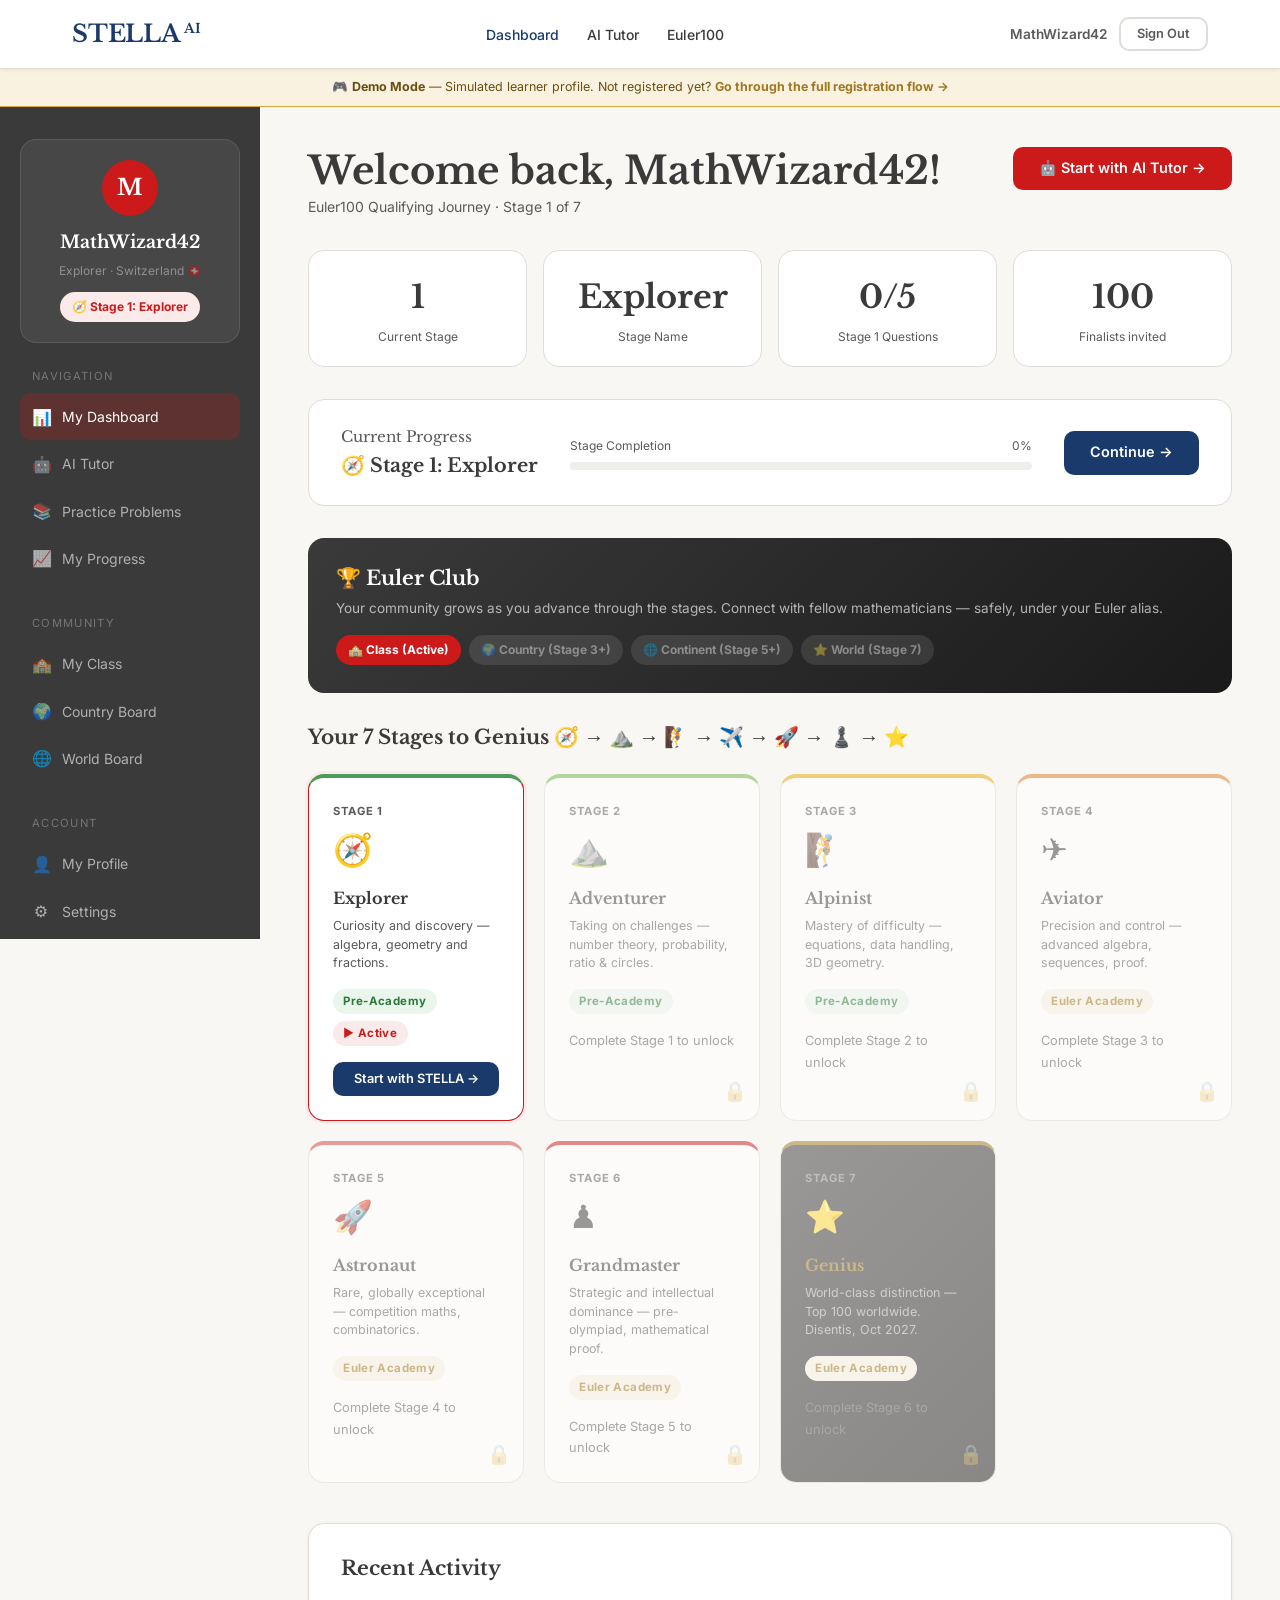
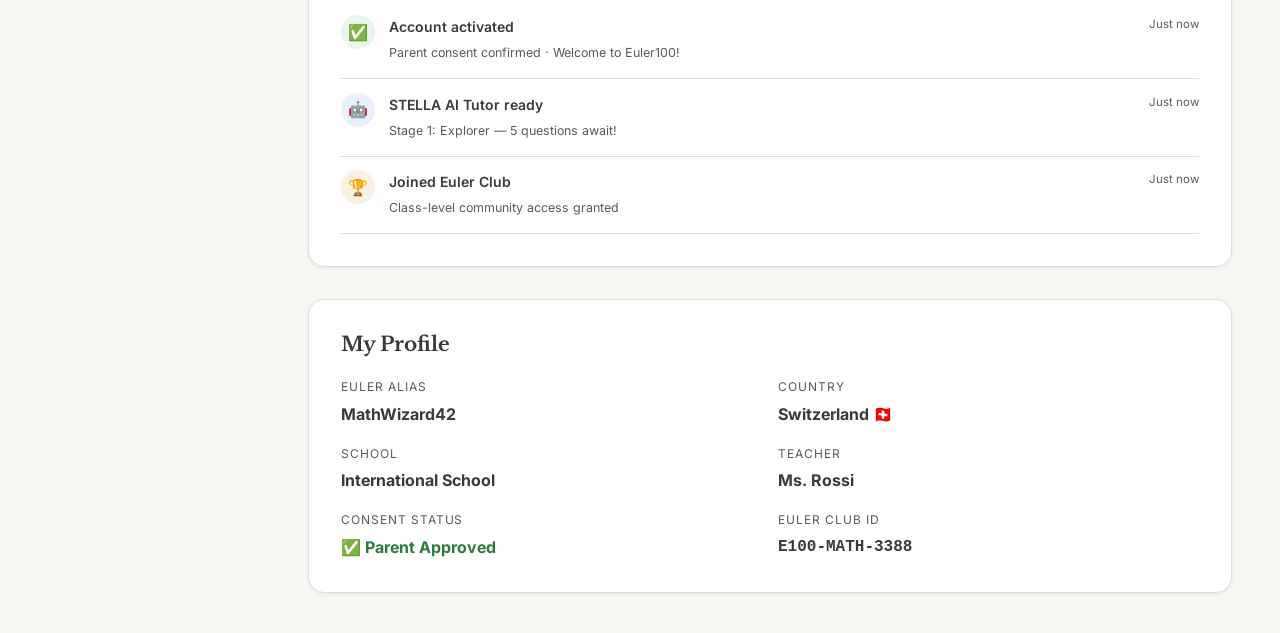
==== commit 5b1e5a56: "Add files via upload" ====
--- a/dashboard.html
+++ b/dashboard.html
@@ -317,7 +317,7 @@
     </div>
 
     <!-- Stage Cards -->
-    <h3 class="mb-3" style="font-family:var(--serif);">Your 7 Stages to Genius</h3>
+    <h3 class="mb-3" style="font-family:var(--serif);">Your 7 Stages to Genius 🧭 → ⛰️ → 🧗 → ✈️ → 🚀 → ♟️ → ⭐</h3>
     <div class="stages-grid" id="stages-grid">
       <!-- Populated by JS -->
     </div>
@@ -337,7 +337,7 @@
         <div class="a-icon" style="background:var(--stella-light);">🤖</div>
         <div class="a-text">
           <strong>STELLA AI Tutor ready</strong>
-          <span>Stage 1: Explorer — 5 questions await</span>
+          <span>Stage 1: Explorer — 5 questions await!</span>
         </div>
         <div class="a-time">Just now</div>
       </div>
@@ -407,13 +407,13 @@
 
 <script>
   const stageData = [
-    { num:1, icon:'🧭', name:'Explorer',           desc:'Algebra fundamentals, geometry, fractions.',               free:true,  color:'#4A9D5A' },
-    { num:2, icon:'🔍', name:'Discoverer',          desc:'Number theory, HCF, probability, ratio & circles.',        free:true,  color:'#6DB340' },
-    { num:3, icon:'🗺️', name:'Pathfinder',          desc:'Equations, data handling, 3D geometry.',                  free:true,  color:'#E5A800' },
-    { num:4, icon:'📚', name:'Scholar',              desc:'Advanced algebra, sequences, proof by induction.',         free:false, color:'#E07A20' },
-    { num:5, icon:'🎓', name:'Cum Laude',            desc:'Competition mathematics, combinatorics, number theory.',   free:false, color:'#D04040' },
-    { num:6, icon:'🏅', name:'Summa Cum Laude',      desc:'Pre-olympiad level problems, mathematical reasoning.',     free:false, color:'#CC1A1A' },
-    { num:7, icon:'⭐', name:'Genius',               desc:'Top 100 worldwide. Invitation to Disentis, Oct 2027.',    free:false, color:'#A07820', isGenius:true },
+    { num:1, icon:'🧭', name:'Explorer',    tier:'Pre-Academy',   desc:'Curiosity and discovery — algebra, geometry and fractions.',              free:true,  color:'#4A9D5A' },
+    { num:2, icon:'⛰️', name:'Adventurer',  tier:'Pre-Academy',   desc:'Taking on challenges — number theory, probability, ratio & circles.',     free:true,  color:'#6DB340' },
+    { num:3, icon:'🧗', name:'Alpinist',    tier:'Pre-Academy',   desc:'Mastery of difficulty — equations, data handling, 3D geometry.',          free:true,  color:'#E5A800' },
+    { num:4, icon:'✈️', name:'Aviator',     tier:'Euler Academy', desc:'Precision and control — advanced algebra, sequences, proof.',             free:false, color:'#E07A20' },
+    { num:5, icon:'🚀', name:'Astronaut',   tier:'Euler Academy', desc:'Rare, globally exceptional — competition maths, combinatorics.',          free:false, color:'#D04040' },
+    { num:6, icon:'♟️', name:'Grandmaster', tier:'Euler Academy', desc:'Strategic and intellectual dominance — pre-olympiad, mathematical proof.',free:false, color:'#CC1A1A' },
+    { num:7, icon:'⭐', name:'Genius',      tier:'Euler Academy', desc:'World-class distinction — Top 100 worldwide. Disentis, Oct 2027.',        free:false, color:'#A07820', isGenius:true },
   ];
 
   function loadDashboard() {
@@ -474,13 +474,13 @@
     // ── Activity feed ──────────────────────────────────────
     if (s1done) {
       document.getElementById('activity-stage1-done').style.display = 'block';
-      document.getElementById('act1-title').textContent = 'Stage 1: Explorer — COMPLETED!';
-      document.getElementById('act1-sub').textContent   = s1score + '/5 correct · Advanced to Discoverer!';
+      document.getElementById('act1-title').textContent = 'Stage 1: ' + stageData[0].name + ' — COMPLETED!';
+      document.getElementById('act1-sub').textContent   = s1score + '/5 correct · Advanced to ' + stageData[1].name + '!';
     }
     if (s2done) {
       document.getElementById('activity-stage2-done').style.display = 'block';
-      document.getElementById('act2-title').textContent = 'Stage 2: Discoverer — COMPLETED!';
-      document.getElementById('act2-sub').textContent   = s2score + '/5 correct · Advanced to Pathfinder!';
+      document.getElementById('act2-title').textContent = 'Stage 2: ' + stageData[1].name + ' — COMPLETED!';
+      document.getElementById('act2-sub').textContent   = s2score + '/5 correct · Advanced to ' + stageData[2].name + '!';
     }
 
     // ── Club tiers ────────────────────────────────────────
@@ -518,8 +518,8 @@
       else if (isLocked)  statusClass = 'locked';
 
       var badgeHtml = '';
-      if (s.free) badgeHtml += '<span class="badge badge-free">FREE</span>';
-      else        badgeHtml += '<span class="badge badge-paid">Qualifying stage</span>';
+      if (s.free) badgeHtml += '<span class="badge badge-free">Pre-Academy</span>';
+      else        badgeHtml += '<span class="badge badge-paid">Euler Academy</span>';
       if (isDone)    badgeHtml += ' <span class="badge badge-done">✓ Complete</span>';
       if (isCurrent) badgeHtml += ' <span class="badge badge-active">▶ Active</span>';
 
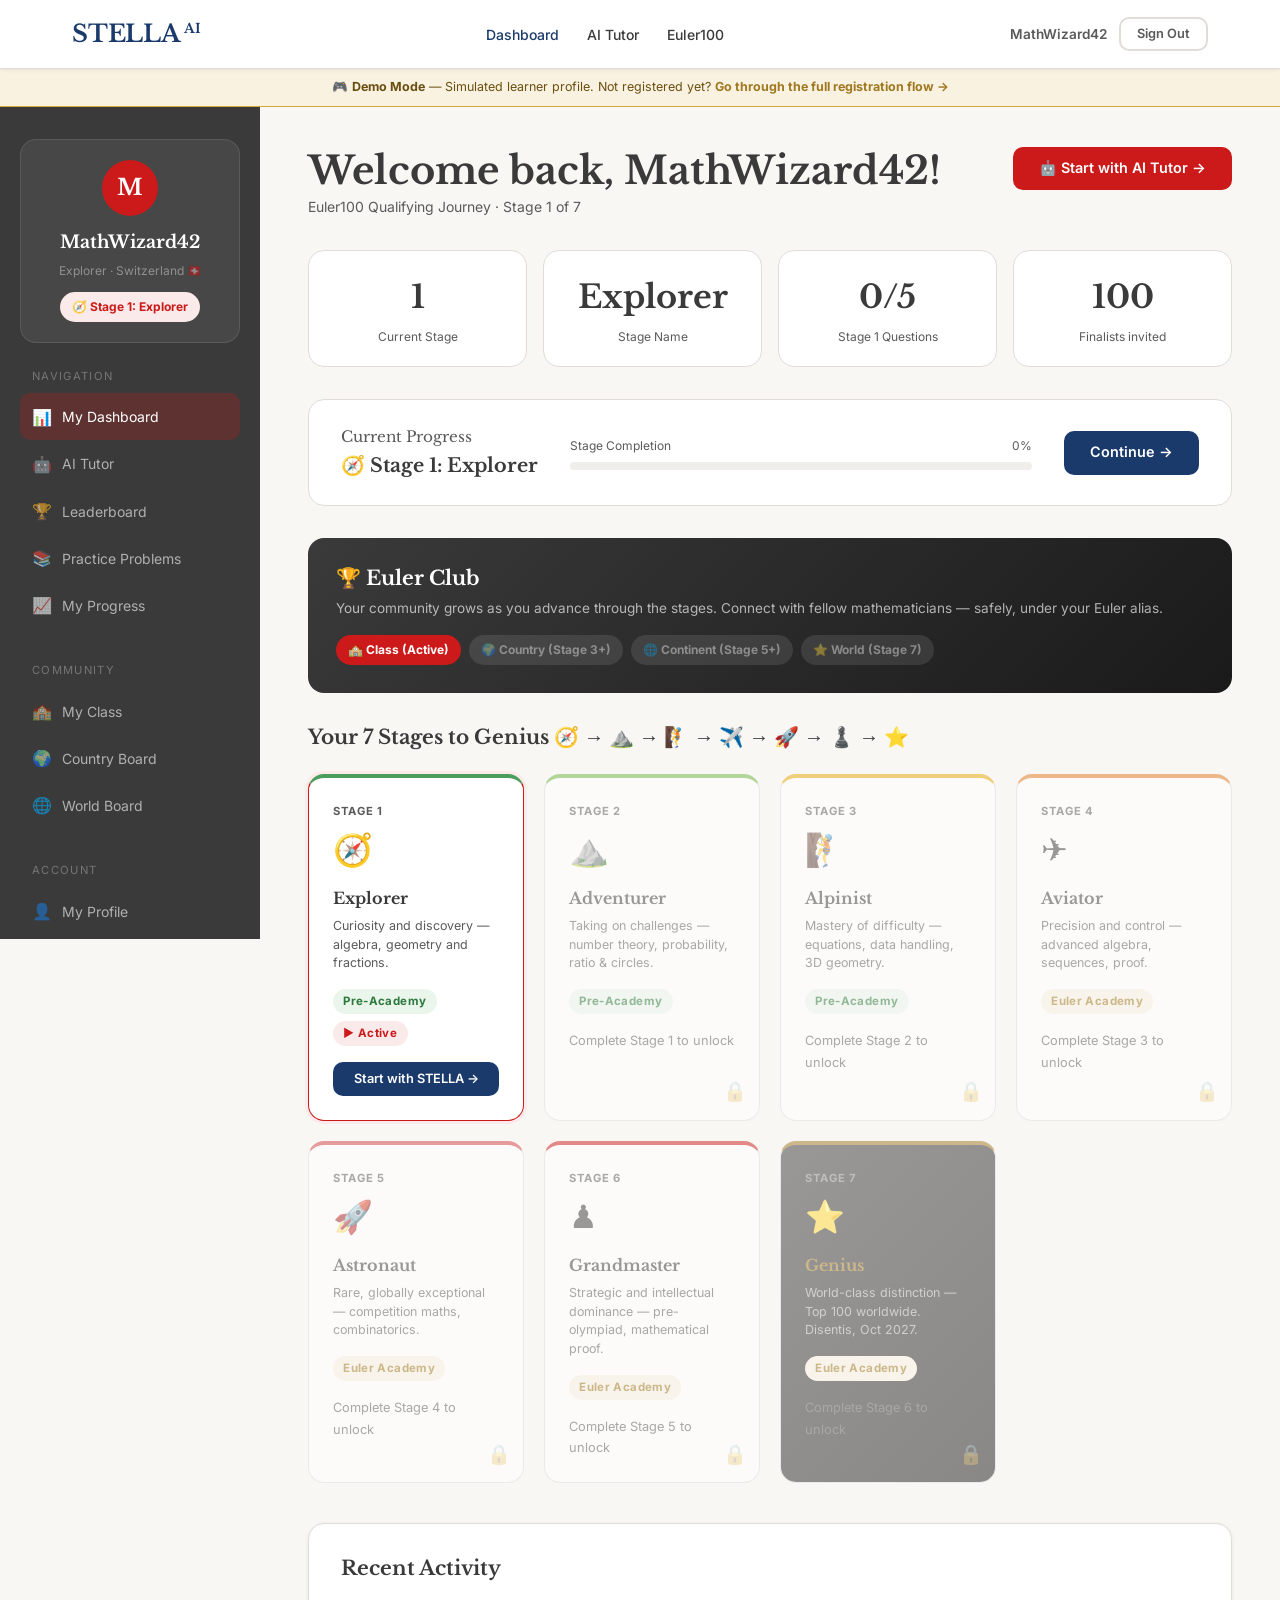
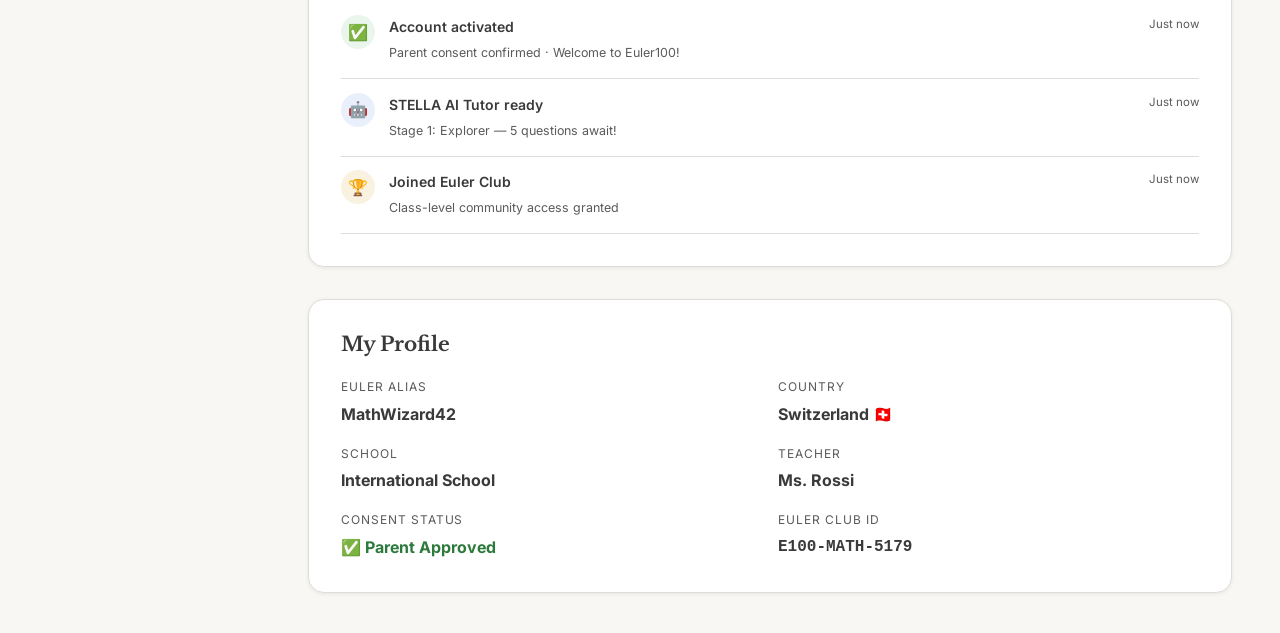
==== commit d82d9688: "Add files via upload" ====
--- a/dashboard.html
+++ b/dashboard.html
@@ -237,6 +237,7 @@
     <ul class="sidebar-nav">
       <li><a href="dashboard.html" class="active"><span class="nav-icon">📊</span>My Dashboard</a></li>
       <li><a href="tutor.html"><span class="nav-icon">🤖</span>AI Tutor</a></li>
+      <li><a href="leaderboard.html"><span class="nav-icon">🏆</span>Leaderboard</a></li>
       <li><a href="#"><span class="nav-icon">📚</span>Practice Problems</a></li>
       <li><a href="#"><span class="nav-icon">📈</span>My Progress</a></li>
     </ul>
